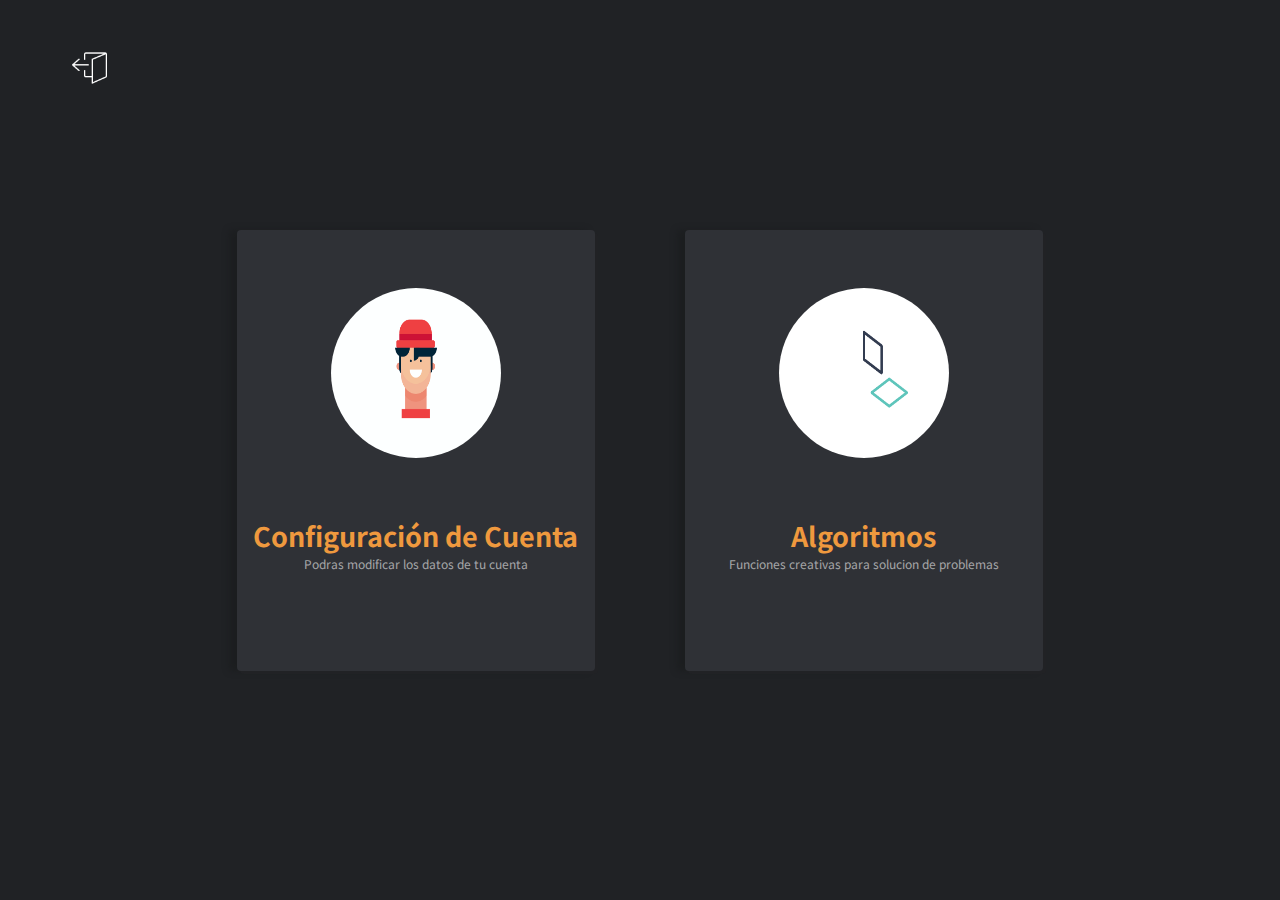
==== dashboard.html @ b3d37ed5 "Final" ====
<!DOCTYPE html>
<html lang="en">
<head>
    <meta charset="UTF-8">
    <link rel="icon" type="image/png" sizes="96x96" href="./static/img/favicon-96x96.png">

    <link href="https://fonts.googleapis.com/css2?family=Noto+Sans+JP:wght@500&display=swap" rel="stylesheet">
    <link rel="stylesheet" href="./static/css/dashboard.css">
    <meta name="viewport" content="width=device-width, initial-scale=1.0">
    <title>Dashboard</title>
</head>
<nav>
    <div id="homeContainer">
        <a id="homeIcon" href="index.html">
            <img src="./static/img/salir.png" alt="" srcset="">
        </a>
      
    </div>
    
</nav>
<body>
   <div id="optionsContainer">
    <div class="option" id="profileOption">
        <div class="option-top">
            <div class="image">
                <img src="./static/img/prof.gif" alt="" srcset="">
            </div>
        </div>
        <div class="option-bottom">
            <h2>Configuración de Cuenta</h2>
            <p>Podras modificar los datos de tu cuenta</p>

        </div>
    </div>
    <div class="option" id="algorithmOption">
        <div class="option-top">
            <div class="image">
                <img src="./static/img/algo.gif" alt="" srcset="">
            </div>
        </div>
        <div class="option-bottom">
            <h2>Algoritmos</h2>
            <p>Funciones creativas para solucion de problemas</p>

        </div>
    </div>
   </div>
</body>
<script src="./static/js/dashboard.js"></script>
</html>
---- static/css/dashboard.css ----
*{
    padding: 0px;
    margin: 0px;
    font-family: 'Noto Sans JP', sans-serif;
}
nav{
    
    height: 15%;
    width: 100%;
 
    left: 0px;
    top: 0px;
    position: absolute;
  
}#homeContainer{
    margin-left: 5%;
    width: 10%;
    height: 100%;

    display: flex;
    align-items:center;
}
#homeIcon{
    width: 50px;
    height: 50px;
    display: flex;
    justify-content: center;
    align-items: center;
    cursor: pointer;
    border-radius: 50%;
}
#homeIcon:hover{
    background-color: #393c41;
}

#homeIcon>img{
    
    width: 45px;
    height: 40px;
}
body{
    width: 100%;
    height: 100%;
    position: absolute;
    background-color: #202225;
    display: flex;
    align-items: center;
    justify-content: center;
}
#optionsContainer{
    width: 70%;
    height: 70%;
    display: flex;
    justify-content: space-around;
    align-items: center;

}
.option{
    width: 40%;
    height: 70%;
    background-color: #2F3136;
    margin: 5%;
    box-shadow: 3px 3px #212225, -.5em 0 .4em  #1c1e20;
    cursor: pointer;
    transition: .5s;
    border-radius: 4px;
    display: flex;
   flex-direction: column;
}
.option:hover{
    border: 2px solid #EF993E;
    width: 40.5%;
    height: 70.5%;
}
.option-top{
    width: 100%;
    height: 65%;
  
    display: flex;
    justify-content: center;
    align-items: center;
}
.option-bottom{
    width: 100%;
    height: 25%;
    
    display: flex;
    justify-content: flex-start;
    align-items: center;
    flex-direction: column;

}.option-bottom>h2{
    color:  #EF993E;
    font-size: 27px;
}
.option-bottom>p{
    font-size: 12px;
    color: rgba(255, 255, 255, 0.582);
}
.image{
    border-radius: 50%;
    width: 170px;
    height: 170px;
    
}
.image>img{
    width: 100%;
    height: 100%;
    border-radius: 50%;
}
@media only screen and (max-width: 1150px) {
    .image{
      
        width: 150px;
        height: 150px;
       
    }
    .option-bottom>h2{
       
        font-size: 23px;
    }
    .option-bottom>p{
        font-size: 10px;
       
    }
}
@media only screen and (max-width: 990px) {
    .image{
      
        width: 100px;
        height: 100px;
       
    }
    .option-bottom>h2{
       
        font-size: 20px;
    }
}
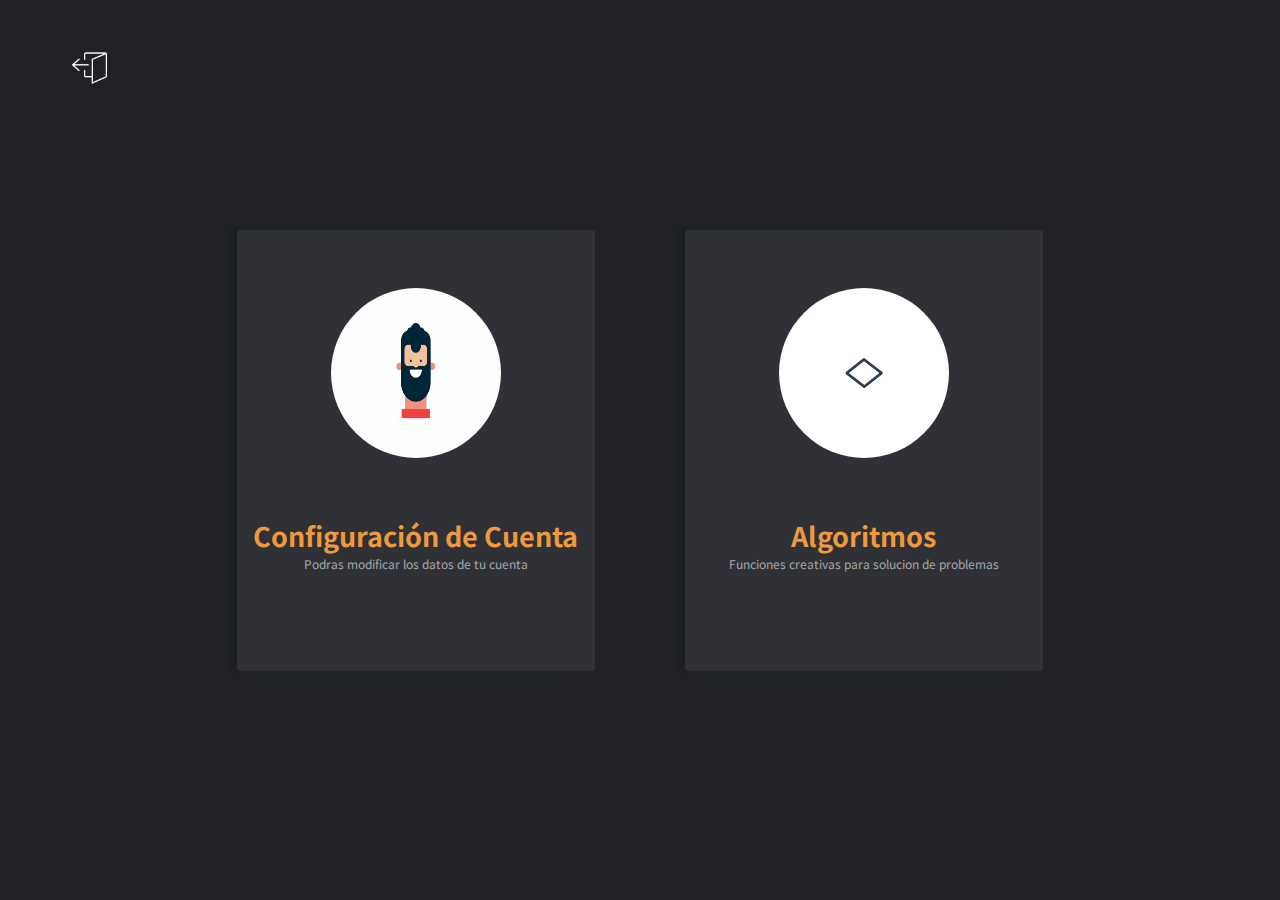
==== commit 743431c3: "aaaaa" ====
--- a/dashboard.html
+++ b/dashboard.html
@@ -11,7 +11,7 @@
 </head>
 <nav>
     <div id="homeContainer">
-        <a id="homeIcon" href="index.html">
+        <a id="homeIcon" href="index.php">
             <img src="./static/img/salir.png" alt="" srcset="">
         </a>
       
